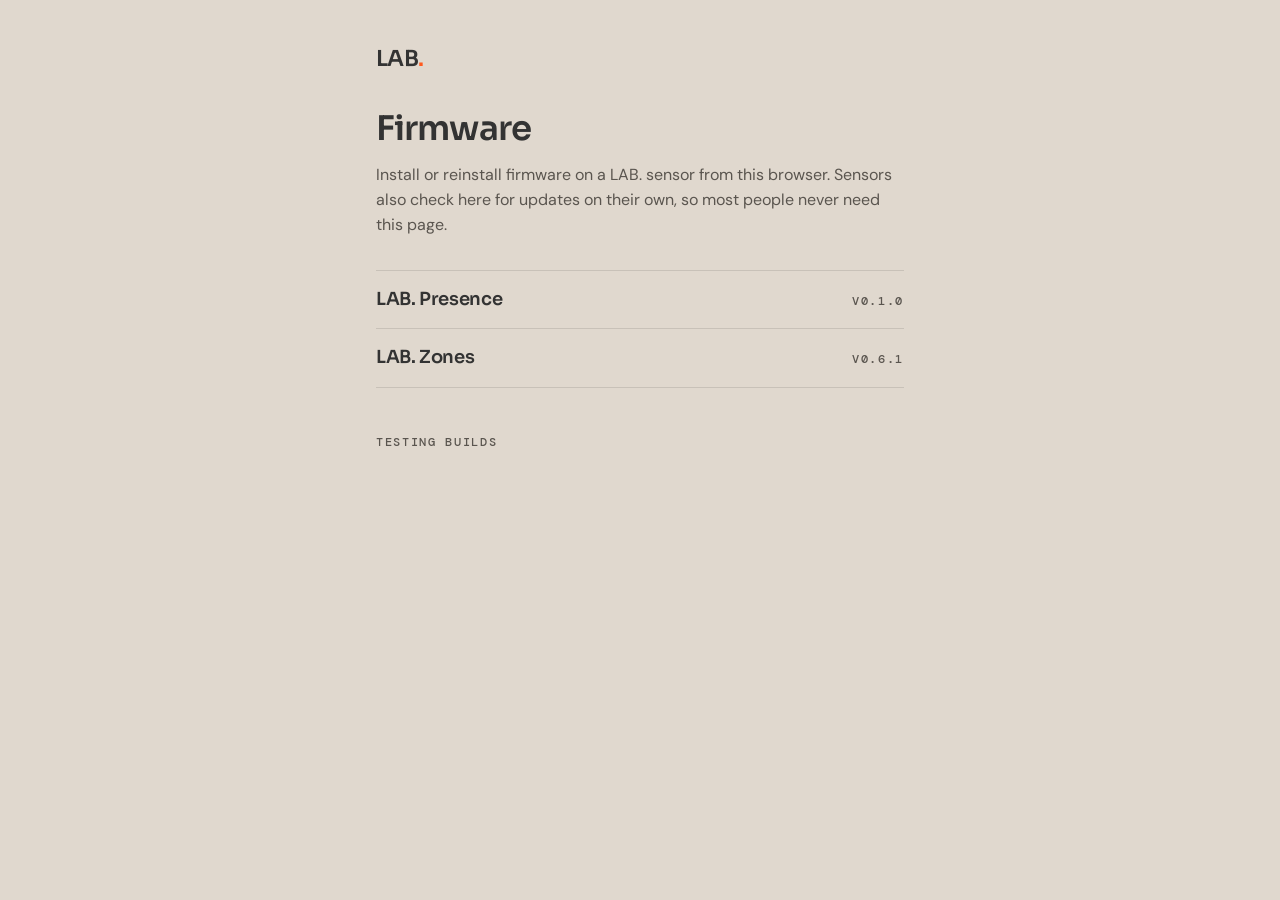
==== index.html @ f940b8c1 "LAB. firmware site: install pages, update feeds, reusable release workflow First builds published lo" ====
<!doctype html>
<html lang="en">
<head>
<meta charset="utf-8">
<meta name="viewport" content="width=device-width, initial-scale=1">
<title>LAB. Firmware</title>
<meta name="robots" content="noindex">
<link rel="preconnect" href="https://fonts.googleapis.com">
<link rel="preconnect" href="https://fonts.gstatic.com" crossorigin>
<link href="https://fonts.googleapis.com/css2?family=DM+Mono:wght@500&family=DM+Sans:wght@400;500&family=Sora:wght@600&display=swap" rel="stylesheet">
<link rel="stylesheet" href="style.css">
</head>
<body>
<main>
  <a class="wordmark" href="./">LAB<span>.</span></a>
  <h1>Firmware</h1>
  <p>Install or reinstall firmware on a LAB. sensor from this browser. Sensors also check here for updates on their own, so most people never need this page.</p>
  <ul class="products">
    <li><a href="presence/"><strong>LAB. Presence</strong><span class="tag" data-manifest="presence/manifest.json"></span></a></li>
    <li><a href="zones/"><strong>LAB. Zones</strong><span class="tag" data-manifest="zones/manifest.json"></span></a></li>
  </ul>
  <footer><p class="tag">Testing builds</p></footer>
</main>
<script>
  for (const el of document.querySelectorAll("[data-manifest]")) {
    fetch(el.dataset.manifest, { cache: "no-store" })
      .then((r) => r.json())
      .then((m) => { el.textContent = "v" + m.version; })
      .catch(() => {});
  }
</script>
</body>
</html>
---- style.css ----
/* LAB. firmware site. Colours and type from brand/LAB Brand Guidelines.md. */
:root {
  --stone: #E0D8CE;
  --charcoal: #333333;
  --raised: #3E3D3B;
  --vermilion: #FF5A1F;
  --muted-ink: #5A554F;
  --muted-stone: #B9B1A6;
  --line: rgba(51, 51, 51, 0.14);

  /* ESP Web Tools install dialog */
  --mdc-theme-primary: #333333;
  --improv-primary-color: #333333;
  --improv-text-color: #E0D8CE;
}

* { box-sizing: border-box; }

body {
  margin: 0;
  background: var(--stone);
  color: var(--charcoal);
  font: 16px/1.55 "DM Sans", system-ui, sans-serif;
}

main { max-width: 560px; margin: 0 auto; padding: 48px 16px 64px; }

.wordmark {
  display: inline-block;
  font: 600 22px/1 "Sora", system-ui, sans-serif;
  letter-spacing: -0.03em;
  color: var(--charcoal);
  text-decoration: none;
  margin-bottom: 40px;
}
.wordmark span { color: var(--vermilion); }

h1 { font: 600 34px/1.1 "Sora", system-ui, sans-serif; letter-spacing: -0.03em; margin: 0 0 12px; }
h2 { font: 600 18px/1.2 "Sora", system-ui, sans-serif; letter-spacing: -0.02em; margin: 40px 0 8px; }
p, li { color: var(--muted-ink); }
ol { padding-left: 20px; }
li { margin: 6px 0; }
a { color: var(--charcoal); }

.tag {
  font: 500 12px/1 "DM Mono", ui-monospace, monospace;
  text-transform: uppercase;
  letter-spacing: 0.14em;
  color: var(--muted-ink);
}

/* Arch button: round top, small radius at the bottom. */
.arch {
  appearance: none;
  border: 0;
  cursor: pointer;
  background: var(--charcoal);
  color: var(--stone);
  font: 500 16px/1 "DM Sans", system-ui, sans-serif;
  padding: 18px 32px;
  border-radius: 28px 28px 6px 6px;
  margin: 24px 0 8px;
}
.arch:hover { background: var(--raised); }
.arch:focus-visible { outline: 2px solid var(--vermilion); outline-offset: 3px; }

.callout {
  border: 1px solid var(--line);
  border-radius: 12px;
  padding: 14px 16px;
  margin: 24px 0 8px;
  color: var(--muted-ink);
}

.products { list-style: none; padding: 0; margin: 32px 0 0; }
.products li { margin: 0; border-top: 1px solid var(--line); }
.products li:last-child { border-bottom: 1px solid var(--line); }
.products a { display: flex; justify-content: space-between; align-items: baseline; gap: 16px; padding: 18px 0; text-decoration: none; }
.products strong { font: 600 18px/1.2 "Sora", system-ui, sans-serif; letter-spacing: -0.02em; color: var(--charcoal); }

footer { margin-top: 48px; font-size: 14px; }
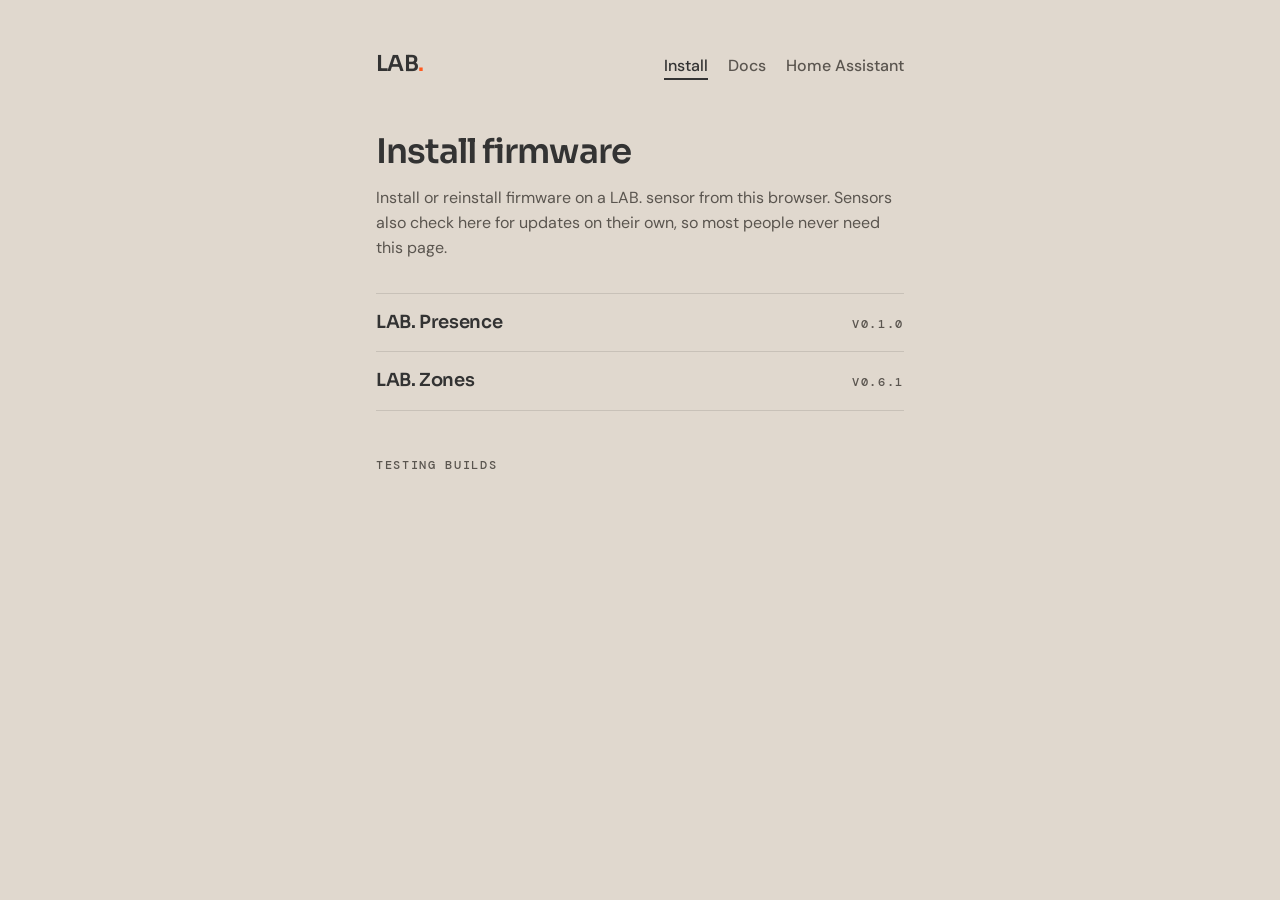
==== commit fd6f423f: "Nav, docs and Home Assistant pages - Top nav on every page: Install, Docs, Home Assistant - docs/: s" ====
--- a/index.html
+++ b/index.html
@@ -4,6 +4,7 @@
 <meta charset="utf-8">
 <meta name="viewport" content="width=device-width, initial-scale=1">
 <title>LAB. Firmware</title>
+<meta name="description" content="Install, set up and update LAB. sensors.">
 <meta name="robots" content="noindex">
 <link rel="preconnect" href="https://fonts.googleapis.com">
 <link rel="preconnect" href="https://fonts.gstatic.com" crossorigin>
@@ -12,8 +13,11 @@
 </head>
 <body>
 <main>
-  <a class="wordmark" href="./">LAB<span>.</span></a>
-  <h1>Firmware</h1>
+  <nav class="site-nav" aria-label="Site">
+    <a class="wordmark" href="./">LAB<span>.</span></a>
+    <ul><li><a href="./" aria-current="page">Install</a></li><li><a href="docs/">Docs</a></li><li><a href="home-assistant/">Home Assistant</a></li></ul>
+  </nav>
+  <h1>Install firmware</h1>
   <p>Install or reinstall firmware on a LAB. sensor from this browser. Sensors also check here for updates on their own, so most people never need this page.</p>
   <ul class="products">
     <li><a href="presence/"><strong>LAB. Presence</strong><span class="tag" data-manifest="presence/manifest.json"></span></a></li>
--- a/style.css
+++ b/style.css
@@ -25,13 +25,26 @@
 
 main { max-width: 560px; margin: 0 auto; padding: 48px 16px 64px; }
 
+/* Top bar: wordmark left, sections right. Wraps under the wordmark on narrow phones. */
+.site-nav {
+  display: flex;
+  flex-wrap: wrap;
+  align-items: baseline;
+  justify-content: space-between;
+  gap: 12px 24px;
+  margin-bottom: 48px;
+}
+.site-nav ul { display: flex; gap: 20px; list-style: none; margin: 0; padding: 0; }
+.site-nav ul a { color: var(--muted-ink); text-decoration: none; font-weight: 500; padding: 4px 0; }
+.site-nav ul a:hover { color: var(--charcoal); }
+.site-nav ul a[aria-current="page"] { color: var(--charcoal); box-shadow: inset 0 -2px 0 var(--charcoal); }
+
 .wordmark {
   display: inline-block;
   font: 600 22px/1 "Sora", system-ui, sans-serif;
   letter-spacing: -0.03em;
   color: var(--charcoal);
   text-decoration: none;
-  margin-bottom: 40px;
 }
 .wordmark span { color: var(--vermilion); }
 
@@ -62,6 +75,23 @@
   margin: 24px 0 8px;
 }
 .arch:hover { background: var(--raised); }
+a.arch { display: inline-block; text-decoration: none; }
+.arch.secondary { background: transparent; color: var(--charcoal); box-shadow: inset 0 0 0 1.5px var(--charcoal); }
+.arch.secondary:hover { background: rgba(51, 51, 51, 0.06); }
+.actions { display: flex; flex-wrap: wrap; gap: 0 12px; align-items: center; }
+
+/* Numbered setup steps with an action under each. */
+.step { border-top: 1px solid var(--line); padding: 24px 0 8px; }
+.step h2 { margin-top: 8px; }
+.step .arch { margin-top: 12px; }
+
+/* Docs: in-page contents, then sections. */
+.toc { list-style: none; padding: 0; margin: 24px 0 0; columns: 2; column-gap: 24px; }
+.toc li { margin: 4px 0; break-inside: avoid; }
+.docs h2 { margin-top: 48px; padding-top: 8px; scroll-margin-top: 16px; }
+.docs h3 { font: 600 16px/1.3 "Sora", system-ui, sans-serif; letter-spacing: -0.01em; margin: 24px 0 4px; }
+code { font: 14px "DM Mono", ui-monospace, monospace; background: rgba(51, 51, 51, 0.07); padding: 1px 5px; border-radius: 4px; color: var(--charcoal); }
+@media (max-width: 420px) { .toc { columns: 1; } }
 .arch:focus-visible { outline: 2px solid var(--vermilion); outline-offset: 3px; }
 
 .callout {
